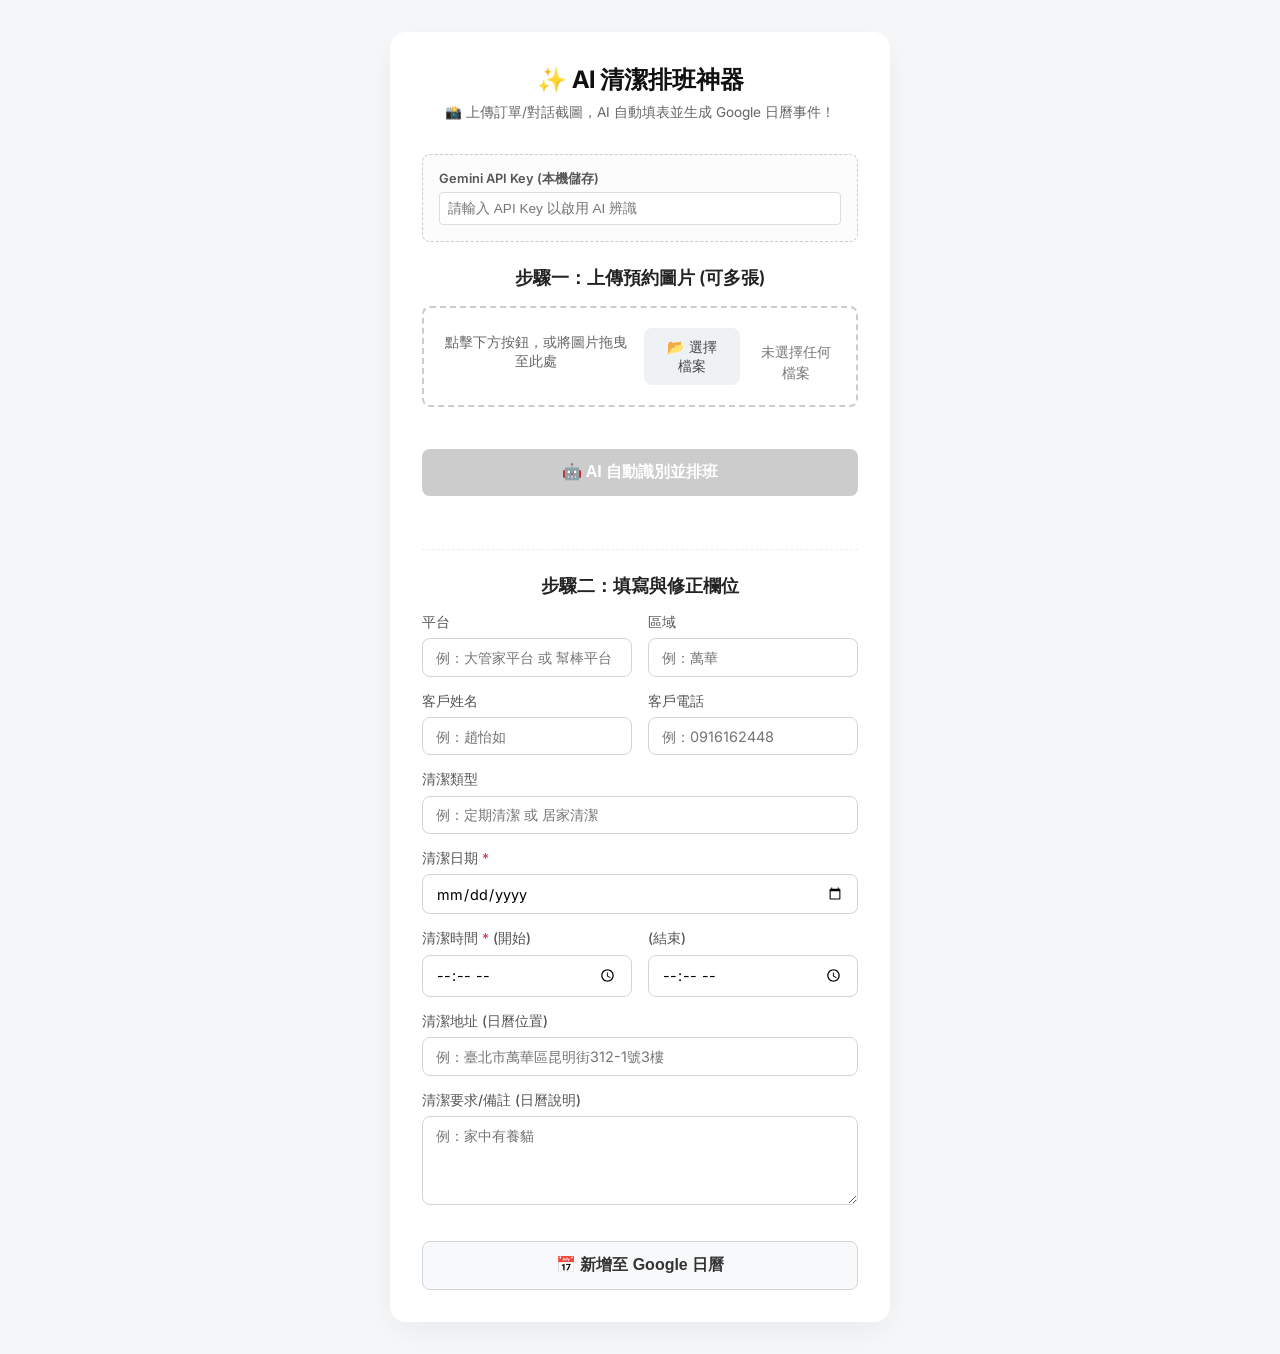
==== ai-scheduler/index.html @ 01f2a6c4 "Update AI Clean Scheduler: Add index.html, full ai-scheduler files, and updated note income logic" ====
<!DOCTYPE html>
<html lang="zh-TW">
<head>
  <meta charset="UTF-8">
  <meta name="viewport" content="width=device-width, initial-scale=1.0">
  <title>✨ AI 清潔排班神器</title>
  <link rel="stylesheet" href="style.css">
  <link href="https://fonts.googleapis.com/css2?family=Inter:wght@400;500;600;700&display=swap" rel="stylesheet">
</head>
<body>
  <div class="container">
    <header>
      <h1>✨ AI 清潔排班神器</h1>
      <p class="subtitle">📸 上傳訂單/對話截圖，AI 自動填表並生成 Google 日曆事件！</p>
    </header>

    <div class="api-key-section">
      <label for="apiKey">Gemini API Key (本機儲存)</label>
      <input type="password" id="apiKey" placeholder="請輸入 API Key 以啟用 AI 辨識" />
    </div>

    <section class="step-section">
      <h2>步驟一：上傳預約圖片 (可多張)</h2>
      <div class="upload-area" id="dropZone" style="border: 2px dashed #ccc; padding: 20px; border-radius: 8px; text-align: center; transition: all 0.3s; width: 100%; box-sizing: border-box;">
        <p style="margin-bottom: 10px; color: #666; font-size: 0.9rem;">點擊下方按鈕，或將圖片拖曳至此處</p>
        <input type="file" id="fileInput" multiple accept="image/*">
        <label for="fileInput" class="custom-file-upload">
          📂 選擇檔案
        </label>
        <div style="margin-top: 10px;">
          <span id="fileCount">未選擇任何檔案</span>
        </div>
      </div>
      <div id="imagePreview" class="image-preview" style="margin-top: 15px;"></div>
      
      <button id="aiButton" class="btn-primary" disabled style="margin-top: 10px;">
        🤖 AI 自動識別並排班
      </button>
      <p id="statusMessage" class="status-message"></p>
    </section>

    <section class="step-section form-section">
      <h2>步驟二：填寫與修正欄位</h2>
      
      <div class="form-grid">
        <div class="form-group">
          <label for="platform">平台</label>
          <input type="text" id="platform" placeholder="例：大管家平台 或 幫棒平台">
        </div>
        <div class="form-group">
          <label for="region">區域</label>
          <input type="text" id="region" placeholder="例：萬華">
        </div>
      </div>

      <div class="form-grid">
        <div class="form-group">
          <label for="customerName">客戶姓名</label>
          <input type="text" id="customerName" placeholder="例：趙怡如">
        </div>
        <div class="form-group">
          <label for="customerPhone">客戶電話</label>
          <input type="tel" id="customerPhone" placeholder="例：0916162448">
        </div>
      </div>

      <div class="form-group">
        <label for="serviceType">清潔類型</label>
        <input type="text" id="serviceType" placeholder="例：定期清潔 或 居家清潔">
      </div>

      <div class="form-group">
        <label for="cleaningDate">清潔日期 <span class="required">*</span></label>
        <input type="date" id="cleaningDate">
      </div>

      <div class="form-grid">
        <div class="form-group">
          <label for="startTime">清潔時間 <span class="required">*</span> (開始)</label>
          <input type="time" id="startTime">
        </div>
        <div class="form-group">
          <label for="endTime">(結束)</label>
          <input type="time" id="endTime">
        </div>
      </div>

      <div class="form-group">
        <label for="cleaningAddress">清潔地址 (日曆位置)</label>
        <input type="text" id="cleaningAddress" placeholder="例：臺北市萬華區昆明街312-1號3樓">
      </div>

      <div class="form-group">
        <label for="notes">清潔要求/備註 (日曆說明)</label>
        <textarea id="notes" rows="4" placeholder="例：家中有養貓"></textarea>
      </div>

    </section>

    <button id="calendarButton" class="btn-secondary">
      📅 新增至 Google 日曆
    </button>
  </div>

  <script>
    let GoogleGenerativeAI;

    const apiKeyInput = document.getElementById('apiKey');
    const fileInput = document.getElementById('fileInput');
    const fileCount = document.getElementById('fileCount');
    const imagePreview = document.getElementById('imagePreview');
    const aiButton = document.getElementById('aiButton');
    const statusMessage = document.getElementById('statusMessage');
    const calendarButton = document.getElementById('calendarButton');

    // Load API key from local storage
    const savedApiKey = localStorage.getItem('geminiApiKey');
    if (savedApiKey) {
      apiKeyInput.value = savedApiKey;
    }

    apiKeyInput.addEventListener('change', (e) => {
      localStorage.setItem('geminiApiKey', e.target.value);
    });

    let uploadedFiles = [];

    const handleFiles = (files) => {
      uploadedFiles = Array.from(files).filter(file => {
        return file.type.startsWith('image/') || 
               file.name.match(/\.(jpg|jpeg|png|gif|webp|heic|heif)$/i) ||
               file.type === '';
      });
      if (uploadedFiles.length > 0) {
        fileCount.textContent = `已選擇 ${uploadedFiles.length} 個檔案`;
        aiButton.disabled = false;
        renderPreviews(uploadedFiles);
        statusMessage.textContent = '準備就緒，您可以點擊下方按鈕開始 AI 識別！';
        statusMessage.className = 'status-message loading';
        
        // Auto-trigger AI if API key is present
        if (apiKeyInput.value.trim()) {
           statusMessage.textContent = '偵測到圖片與 API Key，自動開始 AI 識別...';
           aiButton.click();
        }
      } else {
        fileCount.textContent = '未選擇任何檔案，或檔案格式不支援';
        aiButton.disabled = true;
        imagePreview.innerHTML = '';
      }
    };

    fileInput.addEventListener('change', (e) => {
      handleFiles(e.target.files);
    });

    // Drag and Drop support
    const dropZone = document.getElementById('dropZone');
    
    dropZone.addEventListener('dragover', (e) => {
      e.preventDefault();
      dropZone.style.borderColor = '#28a745';
      dropZone.style.backgroundColor = '#f4fbf5';
    });

    dropZone.addEventListener('dragleave', (e) => {
      e.preventDefault();
      dropZone.style.borderColor = '#ccc';
      dropZone.style.backgroundColor = 'transparent';
    });

    dropZone.addEventListener('drop', (e) => {
      e.preventDefault();
      dropZone.style.borderColor = '#ccc';
      dropZone.style.backgroundColor = 'transparent';
      handleFiles(e.dataTransfer.files);
    });

    function renderPreviews(files) {
      imagePreview.innerHTML = '';
      files.forEach(file => {
        const reader = new FileReader();
        reader.onload = (e) => {
          const img = document.createElement('img');
          img.src = e.target.result;
          imagePreview.appendChild(img);
        };
        reader.readAsDataURL(file);
      });
    }

    async function fileToGenerativePart(file) {
      return new Promise((resolve) => {
        const reader = new FileReader();
        reader.onloadend = () => {
          const base64Data = reader.result.split(',')[1];
          
          let mimeType = file.type;
          if (!mimeType) {
            const ext = file.name.split('.').pop().toLowerCase();
            if (ext === 'heic') mimeType = 'image/heic';
            else if (ext === 'heif') mimeType = 'image/heif';
            else if (ext === 'png') mimeType = 'image/png';
            else if (ext === 'webp') mimeType = 'image/webp';
            else mimeType = 'image/jpeg';
          }

          resolve({
            inlineData: {
              data: base64Data,
              mimeType: mimeType
            }
          });
        };
        reader.readAsDataURL(file);
      });
    }

    function simplifyServiceType(serviceType) {
      if (!serviceType) return '居家清潔';
      let s = serviceType.trim();

      if (s.includes('幫棒居家-居家清掃') || s.includes('居家清掃')) {
        s = s.replace(/幫棒居家-居家清掃/g, '居家清潔').replace(/居家清掃/g, '居家清潔');
      }
      if (s.includes('幫棒居家-小套房清潔')) {
        s = s.replace(/幫棒居家-小套房清潔/g, '小套房清潔');
      }
      if (s.includes('辦公室清潔-辦公室清潔')) {
        s = s.replace(/辦公室清潔-辦公室清潔/g, '辦公室清潔');
      }

      s = s.replace(/幫棒/g, '').trim();

      if (s.includes('-')) {
        const parts = s.split('-').map(p => p.trim()).filter(Boolean);
        if (parts.length === 2 && parts[0] === parts[1]) {
          s = parts[0];
        } else if (parts.length >= 2 && parts[0] === '居家' && parts[1] === '居家清潔') {
          s = '居家清潔';
        }
      }

      s = s.replace(/^[-_\s]+/, '').trim();
      return s || '居家清潔';
    }

    aiButton.addEventListener('click', async () => {
      const apiKey = apiKeyInput.value.trim();
      if (!apiKey) {
        alert('請先輸入 Gemini API Key');
        return;
      }

      try {
        aiButton.disabled = true;
        aiButton.textContent = '🔄 AI 識別中...';
        statusMessage.textContent = '正在分析圖片，請稍候...';
        statusMessage.className = 'status-message loading';

        if (!GoogleGenerativeAI) {
          const importWithTimeout = (url, timeoutMs = 4000) => {
            return Promise.race([
              import(url),
              new Promise((_, reject) => setTimeout(() => reject(new Error("Timeout")), timeoutMs))
            ]);
          };

          try {
            const module = await importWithTimeout("https://esm.run/@google/generative-ai");
            GoogleGenerativeAI = module.GoogleGenerativeAI;
          } catch (importErr) {
            console.warn("esm.run failed, trying jsdelivr npm cdn...", importErr);
            try {
              const module = await importWithTimeout("https://cdn.jsdelivr.net/npm/@google/generative-ai/+esm");
              GoogleGenerativeAI = module.GoogleGenerativeAI;
            } catch (importErr2) {
              console.warn("jsdelivr npm failed, trying esm.sh...", importErr2);
              try {
                const module = await importWithTimeout("https://esm.sh/@google/generative-ai");
                GoogleGenerativeAI = module.GoogleGenerativeAI;
              } catch (importErr3) {
                console.error("All CDNs failed to load generative-ai", importErr3);
              }
            }
          }
        }
        
        if (!GoogleGenerativeAI) {
           throw new Error("無法加載 AI 模型模組，請檢查您的網路連線或稍後再試。");
        }

        const genAI = new GoogleGenerativeAI(apiKey);
        
        // Dynamically fetch available models to prevent 404 errors
        let targetModelName = "gemini-3.1-flash-lite"; // default fallback
        try {
          statusMessage.textContent = '正在獲取可用的 AI 模型列表...';
          const controller = new AbortController();
          const timeoutId = setTimeout(() => controller.abort(), 3000);
          
          const modelsRes = await fetch(`https://generativelanguage.googleapis.com/v1beta/models?key=${apiKey}`, {
            signal: controller.signal
          });
          clearTimeout(timeoutId);

          if (modelsRes.ok) {
            const modelsData = await modelsRes.json();
            // Find a model that supports generateContent and contains 'flash' or 'vision' or 'pro'
            // We prioritize the most cost-effective and newer models requested by the user.
            const validModels = modelsData.models.filter(m => m.supportedGenerationMethods && m.supportedGenerationMethods.includes("generateContent"));
            
            const preferred = validModels.find(m => m.name.endsWith("gemini-3.1-flash-lite")) ||
                              validModels.find(m => m.name.endsWith("gemini-3-flash")) || 
                              validModels.find(m => m.name.endsWith("gemini-3.0-flash")) ||
                              validModels.find(m => m.name.endsWith("gemini-1.5-flash"));
            
            if (preferred) {
              targetModelName = preferred.name.replace('models/', '');
              console.log("Dynamically selected model:", targetModelName);
            } else {
               // Fallback if the exact preview names aren't found in the list
               targetModelName = "gemini-3.1-flash-lite"; 
            }
          }
        } catch (e) {
          console.warn("Failed to fetch model list or timed out, using fallback", e);
        }

        statusMessage.textContent = `正在使用 ${targetModelName} 分析圖片，請稍候...`;
        const model = genAI.getGenerativeModel({ model: targetModelName }); 

        const imageParts = await Promise.all(uploadedFiles.map(fileToGenerativePart));

        const prompt = `
          這是一張或多張清潔預約的訂單或對話截圖。請幫我萃取以下資訊，並嚴格使用 JSON 格式輸出，不要有任何 Markdown 前綴。
          若找不到對應資訊則保留空白字串或預設格式。
          {
            "platform": "平台名稱 (嚴格判斷規則：1. 若圖片上方中間出現『工單明細』，請務必填入『大管家平台』；2. 若圖片中出現『幫棒』或『bounbang』字樣，請填入『幫棒平台』；3. 若皆無標示，請填入『平台』或其它識別到的平台名稱。請注意：填入的名稱不要包含中括號『【』或『】』)",
            "region": "區域 (例如：萬華、中山、信義)",
            "customerName": "客戶姓名 (例如：趙怡如、陳先生、王儷縉)",
            "serviceType": "清潔類型 (請從圖片文字中萃取並進行簡化與去重：若為『幫棒居家-居家清掃』請簡化為『居家清潔』；若為『幫棒居家-小套房清潔』請簡化為『小套房清潔』；若為『辦公室清潔-辦公室清潔』請簡化為『辦公室清潔』。若圖片中完全未標示任何清潔類型，請預設填入『居家清潔』。注意：務必將『幫棒』二字與重覆詞彙去除)",
            "cleaningDate": "清潔日期 (轉換為 YYYY-MM-DD 格式)",
            "startTime": "開始時間 (轉換為 24小時制 HH:mm 格式，例如：08:00)",
            "endTime": "結束時間 (轉換為 24小時制 HH:mm 格式，例如：12:00)",
            "customerPhone": "客戶電話",
            "cleaningAddress": "清潔地址",
            "totalAmount": "每單總收入/金額 (特別說明：僅當圖片中出現『幫棒』或『bounbang』字樣時擷取金額，例如：1199元；若為大管家平台/工單明細請留空白『』)",
            "notes": "備註或要求（嚴格金額規定：只要圖片上方中間出現『工單明細』或為『大管家平台』，無論圖片中是否有顯示『原價』、『特價』或任何金額數字，絕對『不要擷取』金額，備註中『絕對不可出現任何金額與總收入』！只有『幫棒平台』(有幫棒/bounbang字樣)的圖片才要在備註最前面標明『總收入：XXXX元』。接著請將「完整地址」擷取並放在備註中，然後完整擷取並保留『客服留言』與『客人端留言』的所有細節。請注意：不要擷取「服務前一天，務必電聯或簡訊提醒客戶」及「若臨時無法服務，請盡速告知客服」這兩段文字）"
          }
        `;

        const result = await model.generateContent([prompt, ...imageParts]);
        const response = await result.response;
        let text = response.text();
        
        // Clean JSON text
        text = text.replace(/\`\`\`json/g, '').replace(/\`\`\`/g, '').trim();
        const data = JSON.parse(text);

        // Fill Form
        let pName = data.platform ? data.platform.replace(/[【】]/g, '').trim() : '平台';
        if (text.includes('工單明細')) {
          pName = '大管家平台';
        } else if (text.includes('幫棒') || (data.serviceType && data.serviceType.includes('幫棒'))) {
          pName = '幫棒平台';
        }
        document.getElementById('platform').value = pName;

        if(data.region) document.getElementById('region').value = data.region;
        if(data.customerName) document.getElementById('customerName').value = data.customerName;
        document.getElementById('serviceType').value = simplifyServiceType(data.serviceType);

        if(data.cleaningDate) document.getElementById('cleaningDate').value = data.cleaningDate;
        if(data.startTime) document.getElementById('startTime').value = data.startTime;
        if(data.endTime) document.getElementById('endTime').value = data.endTime;
        if(data.customerPhone) document.getElementById('customerPhone').value = data.customerPhone;
        if(data.cleaningAddress) document.getElementById('cleaningAddress').value = data.cleaningAddress;

        // Handle Total Amount for 幫棒
        let amt = data.totalAmount || '';
        if (pName === '幫棒平台' || text.includes('幫棒') || text.toLowerCase().includes('bounbang')) {
          if (!amt && data.notes) {
            const match = data.notes.match(/總收入[:：]?\s*([\$\d,]+元?)/);
            if (match) amt = match[1];
          }
          if (amt && !amt.includes('元') && /^\d+$/.test(amt.trim())) {
            amt += '元';
          }
        }

        let notesVal = data.notes || '';
        if (pName === '大管家平台' || text.includes('工單明細')) {
          notesVal = notesVal
            .replace(/總收入[:：]?\s*[\$\d,]+元?/g, '')
            .replace(/原價[:：]?\s*[\$\d,]+元?/g, '')
            .replace(/特價[:：]?\s*[\$\d,]+元?/g, '')
            .replace(/D\s*:\s*\d+小時.*?(元|$)/g, '')
            .replace(/[\$\d,]+元/g, '')
            .trim();
        } else if (pName === '幫棒平台' || text.includes('幫棒') || text.toLowerCase().includes('bounbang')) {
          if (amt) {
            notesVal = notesVal.replace(/總收入[:：]?\s*[\$\d,]+元?\n?/g, '').trim();
            notesVal = `總收入：${amt}\n${notesVal}`.trim();
          }
        }
        document.getElementById('notes').value = notesVal;

        statusMessage.textContent = '✅ AI 識別成功，已自動填表！';
        statusMessage.className = 'status-message success';

      } catch (error) {
        console.error('Error:', error);
        statusMessage.textContent = '❌ 識別失敗：' + error.message;
        statusMessage.className = 'status-message error';
      } finally {
        aiButton.disabled = false;
        aiButton.textContent = '🤖 AI 自動識別並排班';
      }
    });

    calendarButton.addEventListener('click', () => {
      let platform = (document.getElementById('platform').value || '平台').replace(/[【】]/g, '').trim();
      const region = document.getElementById('region').value || '';
      let serviceType = simplifyServiceType(document.getElementById('serviceType').value || '居家清潔');
      const customerName = document.getElementById('customerName').value || '';
      const customerPhone = document.getElementById('customerPhone').value || '';
      
      const title = `【${platform}】${region} | ${serviceType} | ${customerName} | ${customerPhone}`;
      
      const date = document.getElementById('cleaningDate').value.replace(/-/g, ''); // YYYYMMDD
      const startT = document.getElementById('startTime').value.replace(':', '') + '00'; // HHMMSS
      const endT = document.getElementById('endTime').value.replace(':', '') + '00'; // HHMMSS

      if (!date || !document.getElementById('startTime').value || !document.getElementById('endTime').value) {
        alert('請確保「清潔日期」、「開始時間」與「結束時間」已填寫！');
        return;
      }

      // Convert to UTC by subtracting 8 hours (assuming Taiwan GMT+8 for simplicity, or just let Google figure out local if we use generic string format, 
      // but Google Calendar template expects either UTC (Z) or localized string. 
      // Actually, YYYYMMDDTHHMMSS in Google Cal URL without Z treats it as user's current timezone.
      const dates = `${date}T${startT}/${date}T${endT}`;
      const location = document.getElementById('cleaningAddress').value;
      const details = `電話：${customerPhone}%0A備註：${document.getElementById('notes').value}`;

      const url = `https://calendar.google.com/calendar/render?action=TEMPLATE&text=${encodeURIComponent(title)}&dates=${dates}&details=${details}&location=${encodeURIComponent(location)}`;
      
      window.open(url, '_blank');
    });

  </script>
</body>
</html>
---- ai-scheduler/style.css ----
* {
  box-sizing: border-box;
  margin: 0;
  padding: 0;
}

body {
  font-family: 'Inter', -apple-system, BlinkMacSystemFont, "Segoe UI", Roboto, sans-serif;
  background-color: #f5f7f9;
  color: #333;
  display: flex;
  justify-content: center;
  align-items: flex-start;
  min-height: 100vh;
  padding: 2rem 1rem;
}

.container {
  background: white;
  width: 100%;
  max-width: 500px;
  border-radius: 16px;
  box-shadow: 0 10px 30px rgba(0, 0, 0, 0.05);
  padding: 2rem;
}

header {
  text-align: center;
  margin-bottom: 2rem;
}

h1 {
  font-size: 1.5rem;
  font-weight: 700;
  color: #111;
  margin-bottom: 0.5rem;
}

.subtitle {
  font-size: 0.85rem;
  color: #666;
}

.api-key-section {
  background: #fcfcfc;
  border: 1px dashed #ccc;
  padding: 1rem;
  border-radius: 8px;
  margin-bottom: 1.5rem;
}

.api-key-section label {
  display: block;
  font-size: 0.8rem;
  color: #555;
  margin-bottom: 0.25rem;
  font-weight: 600;
}

.api-key-section input {
  width: 100%;
  padding: 0.5rem;
  border: 1px solid #ddd;
  border-radius: 4px;
  font-size: 0.85rem;
  outline: none;
  transition: border-color 0.2s;
}

.api-key-section input:focus {
  border-color: #28a745;
}

.step-section {
  border-top: 1px dashed #eee;
  padding-top: 1.5rem;
  margin-top: 1.5rem;
}

.step-section:first-of-type {
  border-top: none;
  padding-top: 0;
  margin-top: 0;
}

h2 {
  font-size: 1.1rem;
  font-weight: 600;
  margin-bottom: 1rem;
  text-align: center;
  color: #222;
}

.upload-area {
  display: flex;
  align-items: center;
  gap: 1rem;
  margin-bottom: 1rem;
}

input[type="file"] {
  position: absolute;
  width: 1px;
  height: 1px;
  padding: 0;
  margin: -1px;
  overflow: hidden;
  clip: rect(0, 0, 0, 0);
  white-space: nowrap;
  border-width: 0;
}

.custom-file-upload {
  display: inline-block;
  padding: 0.6rem 1rem;
  cursor: pointer;
  background-color: #eef2f5;
  border-radius: 8px;
  font-size: 0.9rem;
  font-weight: 500;
  color: #444;
  transition: background-color 0.2s;
}

.custom-file-upload:hover {
  background-color: #e2e8ec;
}

#fileCount {
  font-size: 0.9rem;
  color: #777;
}

.image-preview {
  display: flex;
  flex-wrap: wrap;
  gap: 10px;
  margin-bottom: 1rem;
}

.image-preview img {
  width: 80px;
  height: 80px;
  object-fit: cover;
  border-radius: 8px;
  border: 1px solid #ddd;
}

.btn-primary {
  width: 100%;
  padding: 0.8rem;
  background: linear-gradient(135deg, #28a745, #20c997);
  color: white;
  border: none;
  border-radius: 8px;
  font-size: 1rem;
  font-weight: 600;
  cursor: pointer;
  box-shadow: 0 4px 15px rgba(40, 167, 69, 0.3);
  transition: transform 0.1s, box-shadow 0.2s, background 0.2s;
}

.btn-primary:not(:disabled):hover {
  box-shadow: 0 6px 20px rgba(40, 167, 69, 0.4);
  transform: translateY(-1px);
}

.btn-primary:active {
  transform: translateY(1px);
}

.btn-primary:disabled {
  background: #ccc;
  cursor: not-allowed;
  box-shadow: none;
}

.status-message {
  text-align: center;
  margin-top: 0.75rem;
  font-size: 0.9rem;
  min-height: 1.2em;
}

.status-message.success {
  color: #28a745;
  font-weight: 500;
}

.status-message.error {
  color: #dc3545;
}

.status-message.loading {
  color: #007bff;
}

.form-grid {
  display: grid;
  grid-template-columns: 1fr 1fr;
  gap: 1rem;
}

.form-group {
  margin-bottom: 1rem;
}

.form-group label {
  display: block;
  font-size: 0.85rem;
  font-weight: 500;
  color: #555;
  margin-bottom: 0.4rem;
}

.required {
  color: #dc3545;
}

input[type="text"],
input[type="date"],
input[type="time"],
input[type="tel"],
textarea {
  width: 100%;
  padding: 0.6rem 0.8rem;
  border: 1px solid #d1d5db;
  border-radius: 8px;
  font-size: 0.9rem;
  transition: border-color 0.2s, box-shadow 0.2s;
  font-family: inherit;
  outline: none;
}

input:focus,
textarea:focus {
  border-color: #007bff;
  box-shadow: 0 0 0 3px rgba(0, 123, 255, 0.1);
}

textarea {
  resize: vertical;
}

.btn-secondary {
  width: 100%;
  padding: 0.8rem;
  background-color: #f8f9fa;
  color: #333;
  border: 1px solid #d1d5db;
  border-radius: 8px;
  font-size: 1rem;
  font-weight: 600;
  cursor: pointer;
  transition: background-color 0.2s;
  margin-top: 1rem;
}

.btn-secondary:hover {
  background-color: #e2e6ea;
}

.google-login-section {
  border-top: 1px solid #eee;
  margin-top: 1.5rem;
  padding-top: 1.5rem;
  text-align: center;
}

.btn-outline {
  display: inline-block;
  width: 100%;
  padding: 0.8rem;
  background-color: transparent;
  color: #555;
  border: 1px solid #ccc;
  border-radius: 8px;
  font-size: 0.95rem;
  font-weight: 500;
  cursor: pointer;
  text-decoration: none;
  transition: all 0.2s;
}

.btn-outline:hover {
  background-color: #f8f9fa;
  border-color: #aaa;
  color: #333;
}
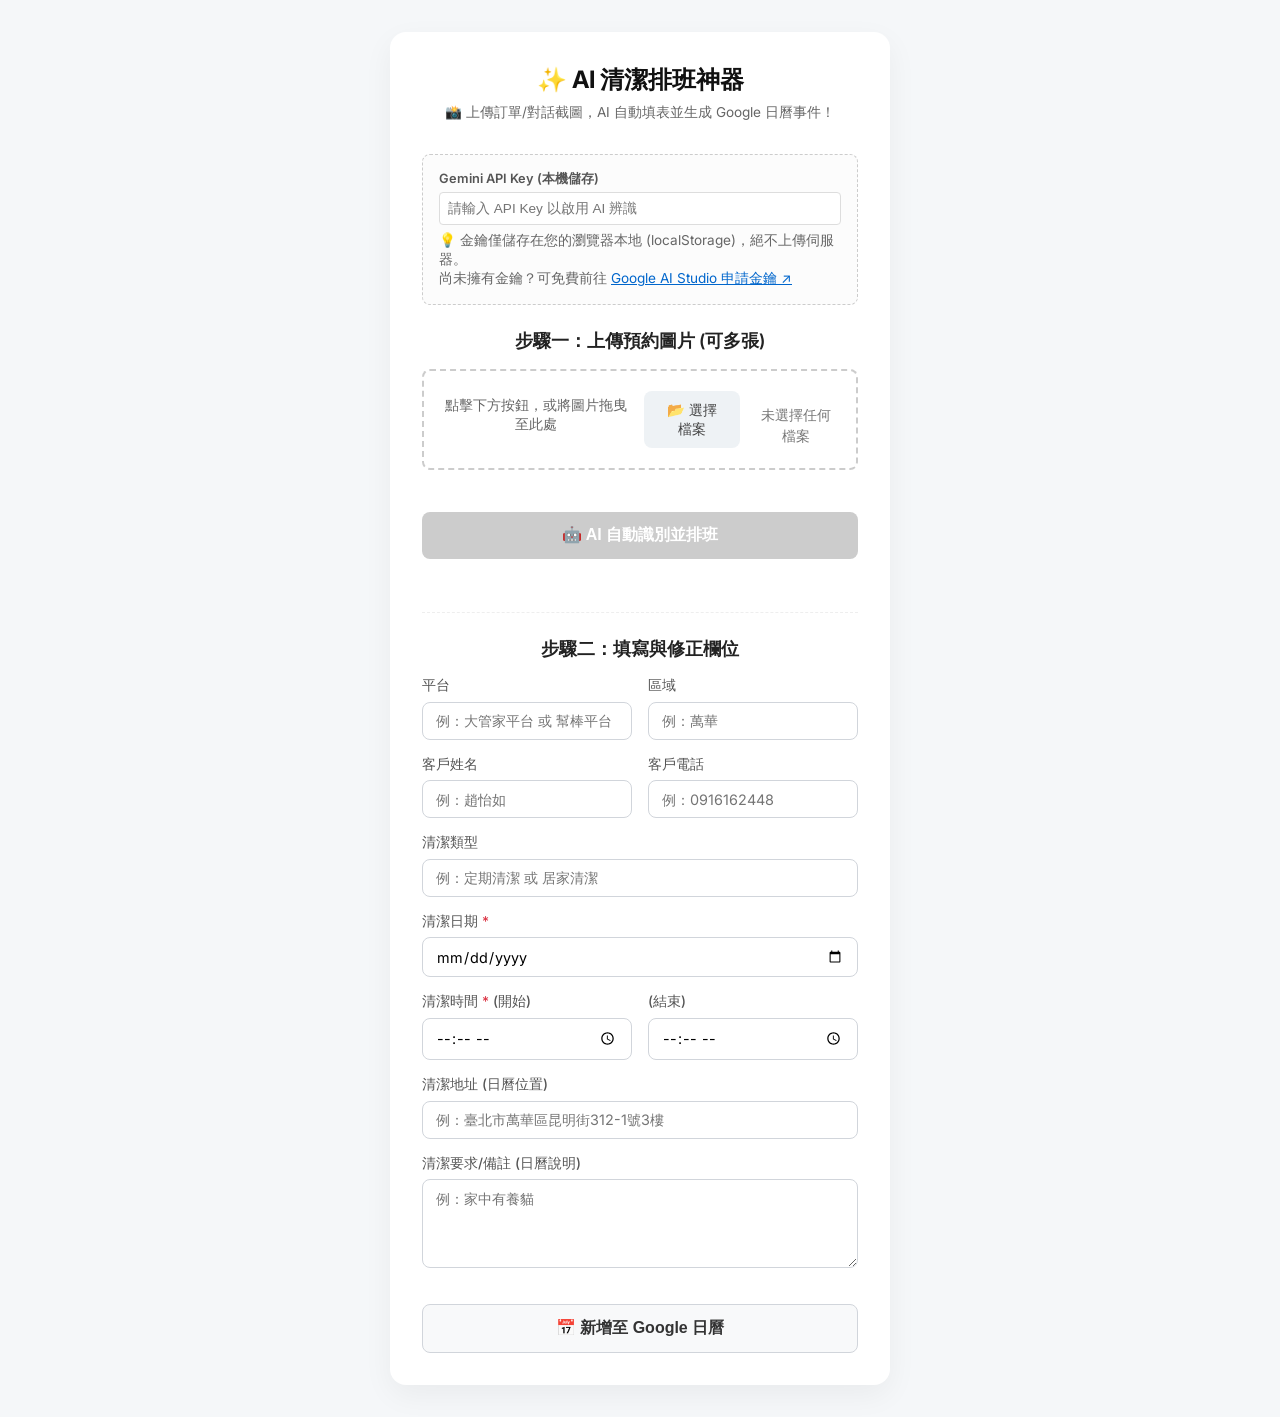
==== commit 579cf2f8: "Update API Key persistence logic and add onboarding guidance to Google AI Studio" ====
--- a/ai-scheduler/index.html
+++ b/ai-scheduler/index.html
@@ -17,6 +17,10 @@
     <div class="api-key-section">
       <label for="apiKey">Gemini API Key (本機儲存)</label>
       <input type="password" id="apiKey" placeholder="請輸入 API Key 以啟用 AI 辨識" />
+      <p style="margin-top: 6px; font-size: 0.85rem; color: #666; line-height: 1.4;">
+        💡 金鑰僅儲存在您的瀏覽器本地 (localStorage)，絕不上傳伺服器。<br>
+        尚未擁有金鑰？可免費前往 <a href="https://aistudio.google.com/app/apikey" target="_blank" rel="noopener noreferrer" style="color: #0066cc; text-decoration: underline;">Google AI Studio 申請金鑰 ↗</a>
+      </p>
     </div>
 
     <section class="step-section">
@@ -119,9 +123,16 @@
       apiKeyInput.value = savedApiKey;
     }
 
-    apiKeyInput.addEventListener('change', (e) => {
-      localStorage.setItem('geminiApiKey', e.target.value);
-    });
+    const saveApiKey = () => {
+      const val = apiKeyInput.value.trim();
+      if (val) {
+        localStorage.setItem('geminiApiKey', val);
+      } else {
+        localStorage.removeItem('geminiApiKey');
+      }
+    };
+    apiKeyInput.addEventListener('input', saveApiKey);
+    apiKeyInput.addEventListener('change', saveApiKey);
 
     let uploadedFiles = [];
 
@@ -248,9 +259,23 @@
     aiButton.addEventListener('click', async () => {
       const apiKey = apiKeyInput.value.trim();
       if (!apiKey) {
-        alert('請先輸入 Gemini API Key');
+        statusMessage.textContent = '⚠️ 請先輸入 Gemini API Key 才能開始辨識！';
+        statusMessage.className = 'status-message error';
+        apiKeyInput.focus();
+        const goToAiStudio = confirm(
+          '【尚未設定 Gemini API Key】\n\n' +
+          '本工具為純前端運作，為保障您的資料與金鑰安全，所有辨識皆需使用您個人的 API Key。\n' +
+          '金鑰僅會儲存在您的瀏覽器本機 (localStorage)，絕不上傳伺服器。\n\n' +
+          '請問是否立即前往 Google AI Studio 免費申請 API Key？\n（申請後複製貼入上方金鑰欄位即可使用）'
+        );
+        if (goToAiStudio) {
+          window.open('https://aistudio.google.com/app/apikey', '_blank');
+        }
         return;
       }
+
+      // 確保金鑰已儲存至瀏覽器本地
+      localStorage.setItem('geminiApiKey', apiKey);
 
       try {
         aiButton.disabled = true;
@@ -340,9 +365,9 @@
             "region": "區域 (例如：萬華、中山、信義)",
             "customerName": "客戶姓名 (例如：趙怡如、陳先生、王儷縉)",
             "serviceType": "清潔類型 (請從圖片文字中萃取並進行簡化與去重：若為『幫棒居家-居家清掃』請簡化為『居家清潔』；若為『幫棒居家-小套房清潔』請簡化為『小套房清潔』；若為『辦公室清潔-辦公室清潔』請簡化為『辦公室清潔』。若圖片中完全未標示任何清潔類型，請預設填入『居家清潔』。注意：務必將『幫棒』二字與重覆詞彙去除)",
-            "cleaningDate": "清潔日期 (轉換為 YYYY-MM-DD 格式)",
-            "startTime": "開始時間 (轉換為 24小時制 HH:mm 格式，例如：08:00)",
-            "endTime": "結束時間 (轉換為 24小時制 HH:mm 格式，例如：12:00)",
+            "cleaningDate": "清潔日期 (請轉換為 YYYY-MM-DD 格式，例如：2026-11-09)",
+            "startTime": "開始時間 (請務必轉換為 24 小時制 HH:mm 格式。若原圖為下午、PM 或 1:00，請轉為 13:00，例如：08:00、13:00)",
+            "endTime": "結束時間 (請務必轉換為 24 小時制 HH:mm 格式。若原圖為下午、PM 或 5:00，請轉為 17:00，例如：12:00、17:00)",
             "customerPhone": "客戶電話",
             "cleaningAddress": "清潔地址",
             "totalAmount": "每單總收入/金額 (特別說明：僅當圖片中出現『幫棒』或『bounbang』字樣時擷取金額，例如：1199元；若為大管家平台/工單明細請留空白『』)",
@@ -371,9 +396,30 @@
         if(data.customerName) document.getElementById('customerName').value = data.customerName;
         document.getElementById('serviceType').value = simplifyServiceType(data.serviceType);
 
-        if(data.cleaningDate) document.getElementById('cleaningDate').value = data.cleaningDate;
-        if(data.startTime) document.getElementById('startTime').value = data.startTime;
-        if(data.endTime) document.getElementById('endTime').value = data.endTime;
+        if(data.cleaningDate) {
+          const dMatch = data.cleaningDate.match(/(\d{4})[-/.\s年]?(\d{1,2})[-/.\s月]?(\d{1,2})/);
+          if (dMatch) {
+            document.getElementById('cleaningDate').value = `${dMatch[1]}-${dMatch[2].padStart(2, '0')}-${dMatch[3].padStart(2, '0')}`;
+          } else {
+            document.getElementById('cleaningDate').value = data.cleaningDate;
+          }
+        }
+        if(data.startTime) {
+          const tMatch = data.startTime.match(/(\d{1,2}):(\d{2})/);
+          if (tMatch) {
+            document.getElementById('startTime').value = `${tMatch[1].padStart(2, '0')}:${tMatch[2]}`;
+          } else {
+            document.getElementById('startTime').value = data.startTime;
+          }
+        }
+        if(data.endTime) {
+          const tMatch = data.endTime.match(/(\d{1,2}):(\d{2})/);
+          if (tMatch) {
+            document.getElementById('endTime').value = `${tMatch[1].padStart(2, '0')}:${tMatch[2]}`;
+          } else {
+            document.getElementById('endTime').value = data.endTime;
+          }
+        }
         if(data.customerPhone) document.getElementById('customerPhone').value = data.customerPhone;
         if(data.cleaningAddress) document.getElementById('cleaningAddress').value = data.cleaningAddress;
 
@@ -419,6 +465,30 @@
       }
     });
 
+    function parseDateString(rawDate) {
+      if (!rawDate) return '';
+      const match = rawDate.match(/(\d{4})[-/.\s年]?(\d{1,2})[-/.\s月]?(\d{1,2})/);
+      if (match) {
+        const y = match[1];
+        const m = match[2].padStart(2, '0');
+        const d = match[3].padStart(2, '0');
+        return `${y}${m}${d}`;
+      }
+      return rawDate.replace(/\D/g, '');
+    }
+
+    function parseTimeString(rawTime) {
+      if (!rawTime) return '';
+      const match = rawTime.match(/(\d{1,2}):(\d{2})(?::(\d{2}))?/);
+      if (match) {
+        const hh = match[1].padStart(2, '0');
+        const mm = match[2];
+        const ss = match[3] ? match[3].padStart(2, '0') : '00';
+        return `${hh}${mm}${ss}`;
+      }
+      return '';
+    }
+
     calendarButton.addEventListener('click', () => {
       let platform = (document.getElementById('platform').value || '平台').replace(/[【】]/g, '').trim();
       const region = document.getElementById('region').value || '';
@@ -428,23 +498,47 @@
       
       const title = `【${platform}】${region} | ${serviceType} | ${customerName} | ${customerPhone}`;
       
-      const date = document.getElementById('cleaningDate').value.replace(/-/g, ''); // YYYYMMDD
-      const startT = document.getElementById('startTime').value.replace(':', '') + '00'; // HHMMSS
-      const endT = document.getElementById('endTime').value.replace(':', '') + '00'; // HHMMSS
-
-      if (!date || !document.getElementById('startTime').value || !document.getElementById('endTime').value) {
+      const rawDate = document.getElementById('cleaningDate').value;
+      const rawStart = document.getElementById('startTime').value;
+      const rawEnd = document.getElementById('endTime').value;
+
+      if (!rawDate || !rawStart || !rawEnd) {
         alert('請確保「清潔日期」、「開始時間」與「結束時間」已填寫！');
         return;
       }
 
-      // Convert to UTC by subtracting 8 hours (assuming Taiwan GMT+8 for simplicity, or just let Google figure out local if we use generic string format, 
-      // but Google Calendar template expects either UTC (Z) or localized string. 
-      // Actually, YYYYMMDDTHHMMSS in Google Cal URL without Z treats it as user's current timezone.
-      const dates = `${date}T${startT}/${date}T${endT}`;
-      const location = document.getElementById('cleaningAddress').value;
-      const details = `電話：${customerPhone}%0A備註：${document.getElementById('notes').value}`;
-
-      const url = `https://calendar.google.com/calendar/render?action=TEMPLATE&text=${encodeURIComponent(title)}&dates=${dates}&details=${details}&location=${encodeURIComponent(location)}`;
+      const startDate = parseDateString(rawDate);
+      const startTime = parseTimeString(rawStart);
+      const endTime = parseTimeString(rawEnd);
+
+      if (startDate.length !== 8 || startTime.length !== 6 || endTime.length !== 6) {
+        alert('日期或時間格式有誤，請確認格式（例如：2026/11/09 的 13:00 至 17:00）');
+        return;
+      }
+
+      let endDate = startDate;
+      if (parseInt(startTime, 10) > parseInt(endTime, 10)) {
+        const y = parseInt(startDate.substring(0, 4), 10);
+        const m = parseInt(startDate.substring(4, 6), 10) - 1;
+        const d = parseInt(startDate.substring(6, 8), 10);
+        const nextDay = new Date(y, m, d + 1);
+        const nextY = nextDay.getFullYear();
+        const nextM = String(nextDay.getMonth() + 1).padStart(2, '0');
+        const nextD = String(nextDay.getDate()).padStart(2, '0');
+        endDate = `${nextY}${nextM}${nextD}`;
+      }
+
+      const dates = `${startDate}T${startTime}/${endDate}T${endTime}`;
+      const location = document.getElementById('cleaningAddress').value || '';
+      const notes = document.getElementById('notes').value || '';
+      const details = customerPhone ? `電話：${customerPhone}\n備註：\n${notes}` : notes;
+
+      const url = `https://calendar.google.com/calendar/render?action=TEMPLATE`
+        + `&text=${encodeURIComponent(title)}`
+        + `&dates=${dates}`
+        + `&details=${encodeURIComponent(details)}`
+        + `&location=${encodeURIComponent(location)}`
+        + `&ctz=Asia/Taipei`;
       
       window.open(url, '_blank');
     });
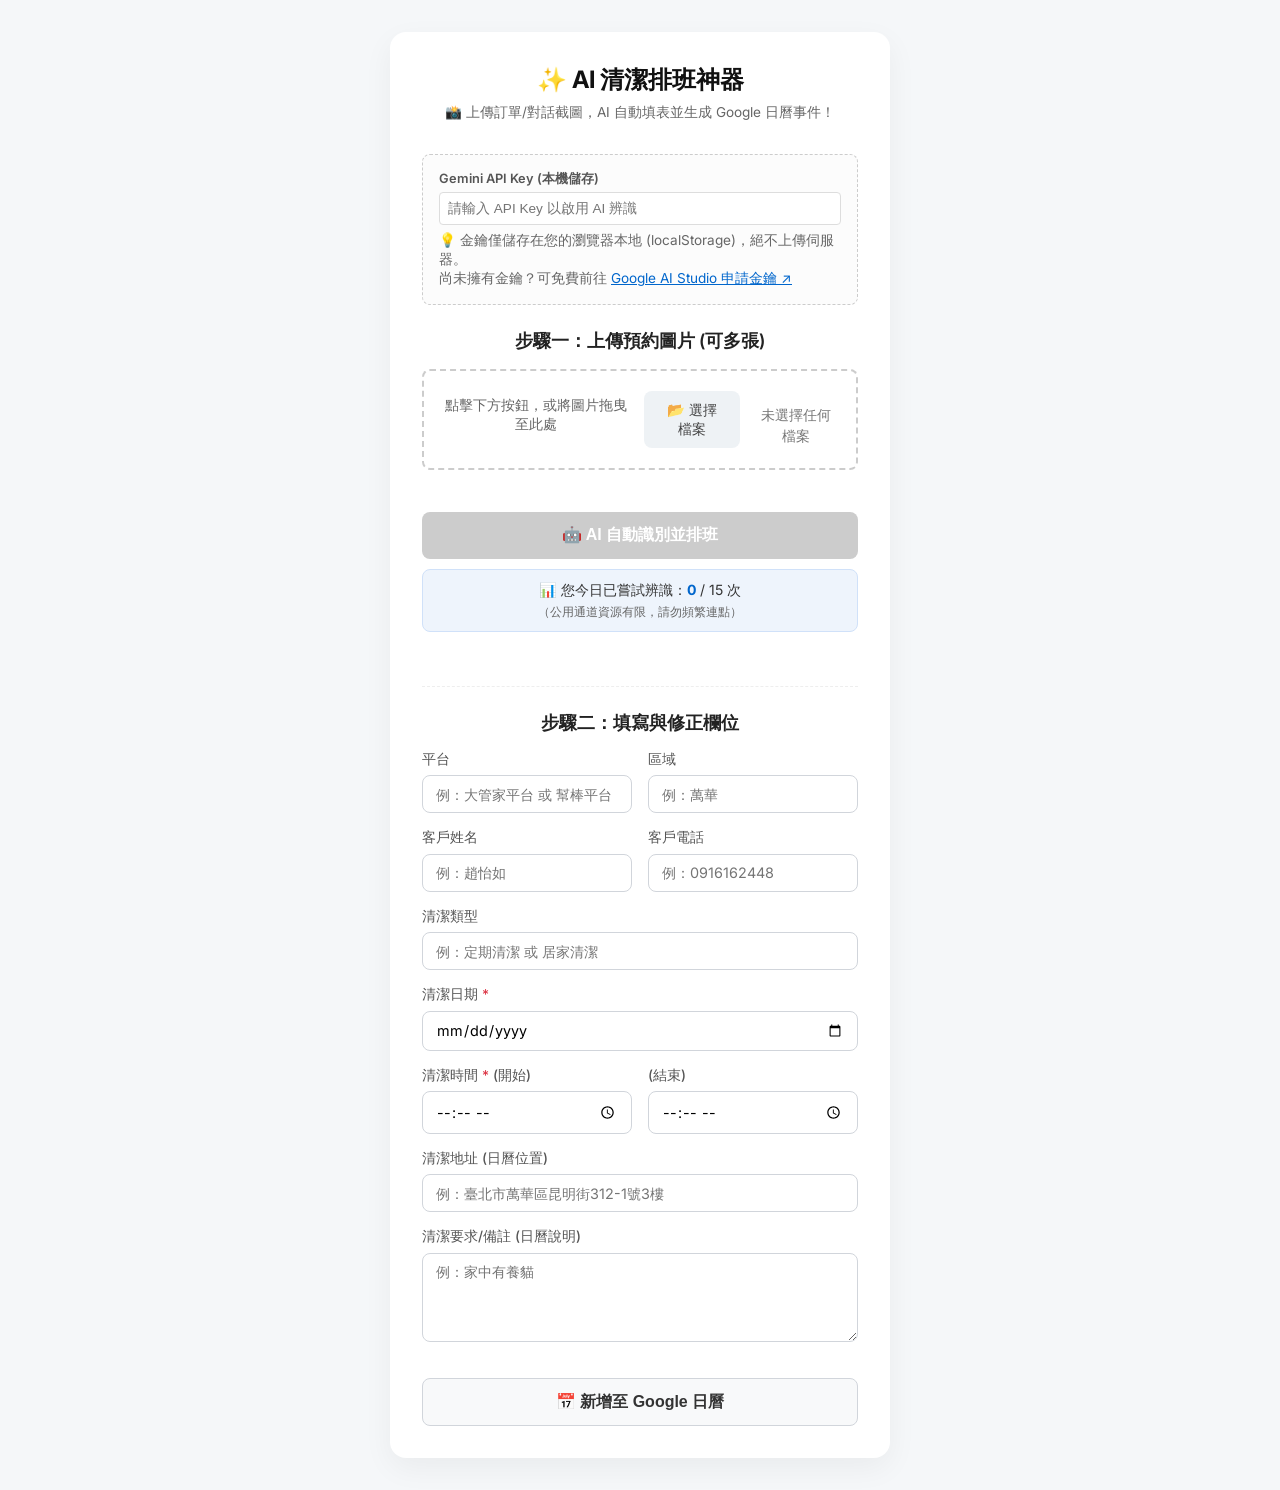
==== commit 34d11579: "Add rate limit defenses: 10s cooldown lock with spinner, daily usage counter with auto-reset, and 42" ====
--- a/ai-scheduler/index.html
+++ b/ai-scheduler/index.html
@@ -6,6 +6,136 @@
   <title>✨ AI 清潔排班神器</title>
   <link rel="stylesheet" href="style.css">
   <link href="https://fonts.googleapis.com/css2?family=Inter:wght@400;500;600;700&display=swap" rel="stylesheet">
+  <style>
+    /* Button Spinner */
+    @keyframes spin {
+      0% { transform: rotate(0deg); }
+      100% { transform: rotate(360deg); }
+    }
+    .btn-spinner {
+      display: inline-block;
+      width: 14px;
+      height: 14px;
+      border: 2px solid rgba(255, 255, 255, 0.35);
+      border-radius: 50%;
+      border-top-color: #ffffff;
+      animation: spin 0.8s linear infinite;
+      vertical-align: middle;
+      margin-right: 6px;
+    }
+
+    /* Usage Counter Box */
+    .usage-badge-box {
+      margin: 10px 0 6px;
+      padding: 10px 14px;
+      background: #eef4fc;
+      border: 1px solid #d0e1f9;
+      border-radius: 8px;
+      text-align: center;
+      font-size: 0.88rem;
+      color: #333;
+      line-height: 1.45;
+    }
+    .usage-badge-box strong {
+      color: #0066cc;
+      font-weight: 700;
+    }
+    .usage-subtext {
+      display: block;
+      margin-top: 3px;
+      font-size: 0.78rem;
+      color: #666;
+    }
+
+    /* 429 Modal */
+    .custom-modal-overlay {
+      position: fixed;
+      top: 0;
+      left: 0;
+      width: 100vw;
+      height: 100vh;
+      background: rgba(0, 0, 0, 0.5);
+      backdrop-filter: blur(5px);
+      -webkit-backdrop-filter: blur(5px);
+      display: flex;
+      align-items: center;
+      justify-content: center;
+      z-index: 9999;
+      padding: 20px;
+      box-sizing: border-box;
+      animation: fadeIn 0.25s ease-out;
+    }
+    .custom-modal-box {
+      background: #ffffff;
+      width: 100%;
+      max-width: 400px;
+      border-radius: 16px;
+      padding: 24px 22px;
+      box-shadow: 0 20px 40px rgba(0, 0, 0, 0.2);
+      text-align: center;
+      box-sizing: border-box;
+      animation: popIn 0.25s ease-out;
+    }
+    @keyframes fadeIn {
+      from { opacity: 0; }
+      to { opacity: 1; }
+    }
+    @keyframes popIn {
+      from { transform: scale(0.92); opacity: 0; }
+      to { transform: scale(1); opacity: 1; }
+    }
+    .modal-icon {
+      font-size: 42px;
+      margin-bottom: 8px;
+    }
+    .modal-title {
+      margin: 0 0 10px;
+      font-size: 1.2rem;
+      font-weight: 700;
+      color: #222;
+    }
+    .modal-content {
+      margin: 0 0 20px;
+      font-size: 0.92rem;
+      line-height: 1.6;
+      color: #444;
+      text-align: left;
+    }
+    .modal-actions {
+      display: flex;
+      flex-direction: column;
+      gap: 10px;
+    }
+    .modal-btn {
+      width: 100%;
+      padding: 12px;
+      border-radius: 8px;
+      font-size: 0.95rem;
+      font-weight: 600;
+      border: none;
+      cursor: pointer;
+      transition: background 0.2s, opacity 0.2s;
+    }
+    .modal-btn:active {
+      opacity: 0.85;
+    }
+    .modal-btn-primary {
+      background: #0066cc;
+      color: #ffffff;
+    }
+    .modal-btn-secondary {
+      background: #f0f0f0;
+      color: #666;
+    }
+    .highlight-pulse {
+      animation: highlightPulse 2s ease-out;
+    }
+    @keyframes highlightPulse {
+      0% { box-shadow: 0 0 0 0 rgba(0, 102, 204, 0.8); }
+      50% { box-shadow: 0 0 0 10px rgba(0, 102, 204, 0.3); }
+      100% { box-shadow: 0 0 0 0 rgba(0, 102, 204, 0); }
+    }
+  </style>
 </head>
 <body>
   <div class="container">
@@ -40,6 +170,10 @@
       <button id="aiButton" class="btn-primary" disabled style="margin-top: 10px;">
         🤖 AI 自動識別並排班
       </button>
+      <div id="usageNoticeBox" class="usage-badge-box">
+        📊 您今日已嘗試辨識：<strong id="usageCountDisplay">0</strong> / 15 次
+        <span class="usage-subtext">（公用通道資源有限，請勿頻繁連點）</span>
+      </div>
       <p id="statusMessage" class="status-message"></p>
     </section>
 
@@ -134,6 +268,122 @@
     apiKeyInput.addEventListener('input', saveApiKey);
     apiKeyInput.addEventListener('change', saveApiKey);
 
+    // === 1. 按鈕冷卻鎖定管理 ===
+    let isCooldownActive = false;
+    const DEFAULT_AI_BTN_TEXT = '🤖 AI 自動識別並排班';
+
+    function startCooldown(seconds = 10) {
+      isCooldownActive = true;
+      let remaining = seconds;
+      aiButton.disabled = true;
+      aiButton.textContent = `⏳ 請稍候 (${remaining}秒)...`;
+
+      const timer = setInterval(() => {
+        remaining--;
+        if (remaining > 0) {
+          aiButton.textContent = `⏳ 請稍候 (${remaining}秒)...`;
+        } else {
+          clearInterval(timer);
+          isCooldownActive = false;
+          aiButton.textContent = DEFAULT_AI_BTN_TEXT;
+          aiButton.disabled = uploadedFiles.length === 0;
+        }
+      }, 1000);
+    }
+
+    // === 2. 個人當天使用次數統計 (跨日自動歸零) ===
+    function getLocalDateString() {
+      const d = new Date();
+      const year = d.getFullYear();
+      const month = String(d.getMonth() + 1).padStart(2, '0');
+      const day = String(d.getDate()).padStart(2, '0');
+      return `${year}-${month}-${day}`;
+    }
+
+    function getDailyUsage() {
+      const today = getLocalDateString();
+      const savedDate = localStorage.getItem('ai_cleaner_usage_date');
+      if (savedDate !== today) {
+        localStorage.setItem('ai_cleaner_usage_date', today);
+        localStorage.setItem('ai_cleaner_usage_count', '0');
+        return 0;
+      }
+      const count = parseInt(localStorage.getItem('ai_cleaner_usage_count') || '0', 10);
+      return isNaN(count) ? 0 : count;
+    }
+
+    function updateUsageDisplay(count) {
+      const el = document.getElementById('usageCountDisplay');
+      if (el) {
+        el.textContent = count;
+      }
+    }
+
+    function incrementDailyUsage() {
+      const today = getLocalDateString();
+      const current = getDailyUsage();
+      const next = current + 1;
+      localStorage.setItem('ai_cleaner_usage_date', today);
+      localStorage.setItem('ai_cleaner_usage_count', String(next));
+      updateUsageDisplay(next);
+      return next;
+    }
+
+    // === 3. 429 塞車引導 Modal ===
+    function show429Modal() {
+      const modal = document.getElementById('modal429');
+      if (modal) {
+        modal.style.display = 'flex';
+      } else {
+        alert(
+          '【目前公用通道伺服器過載塞車中！】\n\n' +
+          '請您耐心等待 1 分鐘後再試。\n\n' +
+          '或者，強烈建議您點擊網頁上方的『API 設定』，輸入您個人專屬的免費金鑰，即可享受完全流暢、不塞車的辨識體驗！'
+        );
+      }
+    }
+
+    function init429Modal() {
+      const modal = document.getElementById('modal429');
+      const btnGoToApiKey = document.getElementById('btnGoToApiKey');
+      const btnClose = document.getElementById('btnClose429Modal');
+
+      if (btnClose) {
+        btnClose.addEventListener('click', () => {
+          if (modal) modal.style.display = 'none';
+        });
+      }
+
+      if (btnGoToApiKey) {
+        btnGoToApiKey.addEventListener('click', () => {
+          if (modal) modal.style.display = 'none';
+          const input = document.getElementById('apiKey');
+          if (input) {
+            input.scrollIntoView({ behavior: 'smooth', block: 'center' });
+            setTimeout(() => {
+              input.focus();
+              const group = input.closest('.api-key-section') || input;
+              group.classList.remove('highlight-pulse');
+              void group.offsetWidth;
+              group.classList.add('highlight-pulse');
+            }, 300);
+          }
+        });
+      }
+
+      if (modal) {
+        modal.addEventListener('click', (e) => {
+          if (e.target === modal) {
+            modal.style.display = 'none';
+          }
+        });
+      }
+    }
+
+    // 初始化當日次數與彈窗
+    updateUsageDisplay(getDailyUsage());
+    init429Modal();
+
     let uploadedFiles = [];
 
     const handleFiles = (files) => {
@@ -144,13 +394,15 @@
       });
       if (uploadedFiles.length > 0) {
         fileCount.textContent = `已選擇 ${uploadedFiles.length} 個檔案`;
-        aiButton.disabled = false;
+        if (!isCooldownActive) {
+          aiButton.disabled = false;
+        }
         renderPreviews(uploadedFiles);
         statusMessage.textContent = '準備就緒，您可以點擊下方按鈕開始 AI 識別！';
         statusMessage.className = 'status-message loading';
         
-        // Auto-trigger AI if API key is present
-        if (apiKeyInput.value.trim()) {
+        // Auto-trigger AI if API key is present and not in cooldown
+        if (!isCooldownActive && apiKeyInput.value.trim()) {
            statusMessage.textContent = '偵測到圖片與 API Key，自動開始 AI 識別...';
            aiButton.click();
         }
@@ -257,6 +509,8 @@
     }
 
     aiButton.addEventListener('click', async () => {
+      if (isCooldownActive) return;
+
       const apiKey = apiKeyInput.value.trim();
       if (!apiKey) {
         statusMessage.textContent = '⚠️ 請先輸入 Gemini API Key 才能開始辨識！';
@@ -277,9 +531,12 @@
       // 確保金鑰已儲存至瀏覽器本地
       localStorage.setItem('geminiApiKey', apiKey);
 
+      // 記錄當日辨識嘗試次數
+      incrementDailyUsage();
+
       try {
         aiButton.disabled = true;
-        aiButton.textContent = '🔄 AI 識別中...';
+        aiButton.innerHTML = '<span class="btn-spinner"></span>AI 辨識中，請稍候...';
         statusMessage.textContent = '正在分析圖片，請稍候...';
         statusMessage.className = 'status-message loading';
 
@@ -328,6 +585,12 @@
             signal: controller.signal
           });
           clearTimeout(timeoutId);
+
+          if (modelsRes.status === 429) {
+            const err429 = new Error("429 Too Many Requests");
+            err429.status = 429;
+            throw err429;
+          }
 
           if (modelsRes.ok) {
             const modelsData = await modelsRes.json();
@@ -349,6 +612,9 @@
             }
           }
         } catch (e) {
+          if (e.status === 429 || String(e.message || '').includes('429')) {
+            throw e;
+          }
           console.warn("Failed to fetch model list or timed out, using fallback", e);
         }
 
@@ -457,11 +723,23 @@
 
       } catch (error) {
         console.error('Error:', error);
-        statusMessage.textContent = '❌ 識別失敗：' + error.message;
-        statusMessage.className = 'status-message error';
+        const errStr = (error?.message || '') + ' ' + (error?.toString() || '');
+        const is429 = error?.status === 429 || 
+                      errStr.includes('429') || 
+                      errStr.includes('RESOURCE_EXHAUSTED') || 
+                      errStr.includes('quota') || 
+                      errStr.includes('Too Many Requests');
+
+        if (is429) {
+          statusMessage.textContent = '⚠️ 公用通道伺服器過載塞車中 (429)，請稍候再試或輸入個人金鑰';
+          statusMessage.className = 'status-message error';
+          show429Modal();
+        } else {
+          statusMessage.textContent = '❌ 識別失敗：' + error.message;
+          statusMessage.className = 'status-message error';
+        }
       } finally {
-        aiButton.disabled = false;
-        aiButton.textContent = '🤖 AI 自動識別並排班';
+        startCooldown(10);
       }
     });
 
@@ -544,5 +822,21 @@
     });
 
   </script>
+
+  <!-- 429 塞車錯誤引導 Modal -->
+  <div id="modal429" class="custom-modal-overlay" style="display: none;">
+    <div class="custom-modal-box">
+      <div class="modal-icon">🚦</div>
+      <h3 class="modal-title">伺服器通道過載塞車中</h3>
+      <p class="modal-content">
+        目前公用通道伺服器過載塞車中！請您耐心等待 1 分鐘後再試。<br><br>
+        或者，<strong>強烈建議您點擊網頁上方的『API 設定』，輸入您個人專屬的免費金鑰</strong>，即可享受完全流暢、不塞車的辨識體驗！
+      </p>
+      <div class="modal-actions">
+        <button type="button" class="modal-btn modal-btn-primary" id="btnGoToApiKey">🔑 前往設定個人金鑰</button>
+        <button type="button" class="modal-btn modal-btn-secondary" id="btnClose429Modal">我知道了</button>
+      </div>
+    </div>
+  </div>
 </body>
 </html>
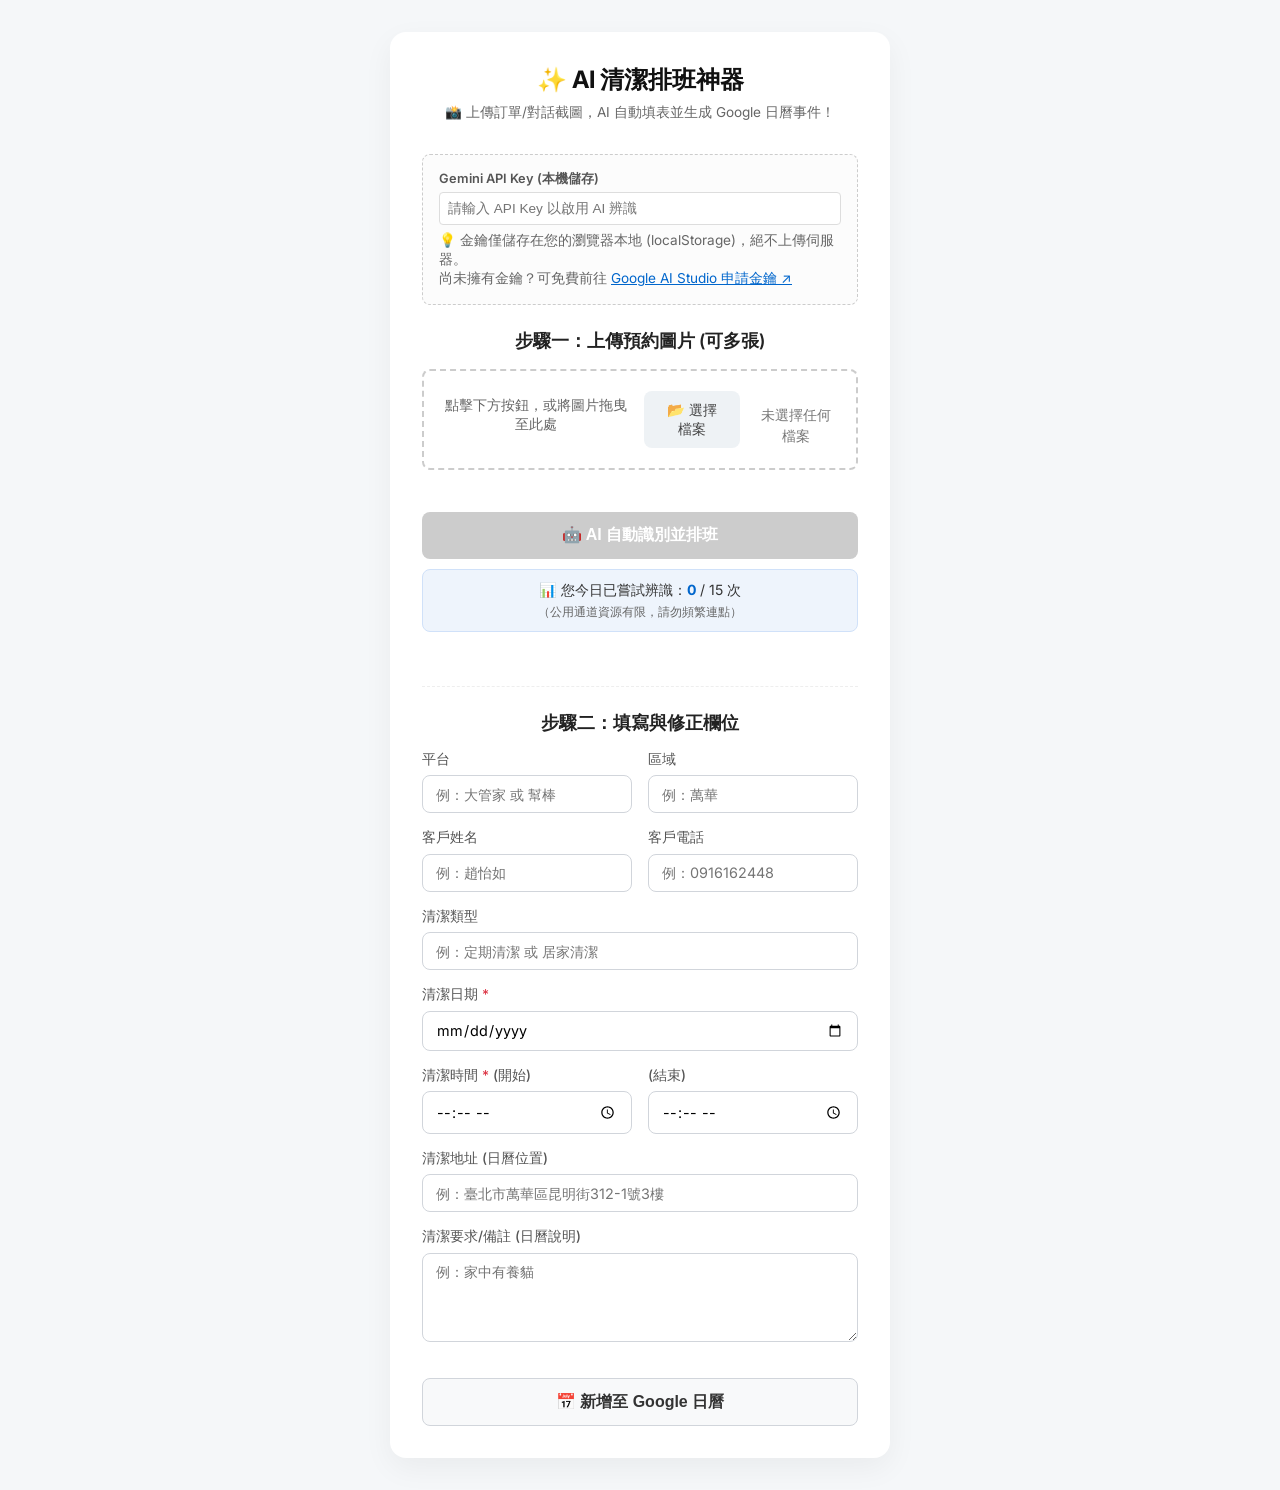
==== commit b4432133: "Simplify platform names to 大管家 and 幫棒" ====
--- a/ai-scheduler/index.html
+++ b/ai-scheduler/index.html
@@ -183,7 +183,7 @@
       <div class="form-grid">
         <div class="form-group">
           <label for="platform">平台</label>
-          <input type="text" id="platform" placeholder="例：大管家平台 或 幫棒平台">
+          <input type="text" id="platform" placeholder="例：大管家 或 幫棒">
         </div>
         <div class="form-group">
           <label for="region">區域</label>
@@ -627,7 +627,7 @@
           這是一張或多張清潔預約的訂單或對話截圖。請幫我萃取以下資訊，並嚴格使用 JSON 格式輸出，不要有任何 Markdown 前綴。
           若找不到對應資訊則保留空白字串或預設格式。
           {
-            "platform": "平台名稱 (嚴格判斷規則：1. 若圖片上方中間出現『工單明細』，請務必填入『大管家平台』；2. 若圖片中出現『幫棒』或『bounbang』字樣，請填入『幫棒平台』；3. 若皆無標示，請填入『平台』或其它識別到的平台名稱。請注意：填入的名稱不要包含中括號『【』或『】』)",
+            "platform": "平台名稱 (嚴格判斷規則：1. 若圖片上方中間出現『工單明細』，請務必填入『大管家』；2. 若圖片中出現『幫棒』或『bounbang』字樣，請填入『幫棒』；3. 若皆無標示，請填入『平台』或其它識別到的平台名稱。請注意：填入的名稱不要包含中括號『【』或『】』)",
             "region": "區域 (例如：萬華、中山、信義)",
             "customerName": "客戶姓名 (例如：趙怡如、陳先生、王儷縉)",
             "serviceType": "清潔類型 (請從圖片文字中萃取並進行簡化與去重：若為『幫棒居家-居家清掃』請簡化為『居家清潔』；若為『幫棒居家-小套房清潔』請簡化為『小套房清潔』；若為『辦公室清潔-辦公室清潔』請簡化為『辦公室清潔』。若圖片中完全未標示任何清潔類型，請預設填入『居家清潔』。注意：務必將『幫棒』二字與重覆詞彙去除)",
@@ -636,8 +636,8 @@
             "endTime": "結束時間 (請務必轉換為 24 小時制 HH:mm 格式。若原圖為下午、PM 或 5:00，請轉為 17:00，例如：12:00、17:00)",
             "customerPhone": "客戶電話",
             "cleaningAddress": "清潔地址",
-            "totalAmount": "每單總收入/金額 (特別說明：僅當圖片中出現『幫棒』或『bounbang』字樣時擷取金額，例如：1199元；若為大管家平台/工單明細請留空白『』)",
-            "notes": "備註或要求（嚴格金額規定：只要圖片上方中間出現『工單明細』或為『大管家平台』，無論圖片中是否有顯示『原價』、『特價』或任何金額數字，絕對『不要擷取』金額，備註中『絕對不可出現任何金額與總收入』！只有『幫棒平台』(有幫棒/bounbang字樣)的圖片才要在備註最前面標明『總收入：XXXX元』。接著請將「完整地址」擷取並放在備註中，然後完整擷取並保留『客服留言』與『客人端留言』的所有細節。請注意：不要擷取「服務前一天，務必電聯或簡訊提醒客戶」及「若臨時無法服務，請盡速告知客服」這兩段文字）"
+            "totalAmount": "每單總收入/金額 (特別說明：僅當圖片中出現『幫棒』或『bounbang』字樣時擷取金額，例如：1199元；若為大管家/工單明細請留空白『』)",
+            "notes": "備註或要求（嚴格金額規定：只要圖片上方中間出現『工單明細』或為『大管家』，無論圖片中是否有顯示『原價』、『特價』或任何金額數字，絕對『不要擷取』金額，備註中『絕對不可出現任何金額與總收入』！只有『幫棒』(有幫棒/bounbang字樣)的圖片才要在備註最前面標明『總收入：XXXX元』。接著請將「完整地址」擷取並放在備註中，然後完整擷取並保留『客服留言』與『客人端留言』的所有細節。請注意：不要擷取「服務前一天，務必電聯或簡訊提醒客戶」及「若臨時無法服務，請盡速告知客服」這兩段文字）"
           }
         `;
 
@@ -651,11 +651,13 @@
 
         // Fill Form
         let pName = data.platform ? data.platform.replace(/[【】]/g, '').trim() : '平台';
-        if (text.includes('工單明細')) {
-          pName = '大管家平台';
-        } else if (text.includes('幫棒') || (data.serviceType && data.serviceType.includes('幫棒'))) {
-          pName = '幫棒平台';
-        }
+        if (text.includes('工單明細') || pName.includes('大管家')) {
+          pName = '大管家';
+        } else if (text.includes('幫棒') || (data.serviceType && data.serviceType.includes('幫棒')) || pName.includes('幫棒') || text.toLowerCase().includes('bounbang')) {
+          pName = '幫棒';
+        }
+        if (pName === '大管家平台') pName = '大管家';
+        if (pName === '幫棒平台') pName = '幫棒';
         document.getElementById('platform').value = pName;
 
         if(data.region) document.getElementById('region').value = data.region;
@@ -691,7 +693,7 @@
 
         // Handle Total Amount for 幫棒
         let amt = data.totalAmount || '';
-        if (pName === '幫棒平台' || text.includes('幫棒') || text.toLowerCase().includes('bounbang')) {
+        if (pName === '幫棒' || pName === '幫棒平台' || text.includes('幫棒') || text.toLowerCase().includes('bounbang')) {
           if (!amt && data.notes) {
             const match = data.notes.match(/總收入[:：]?\s*([\$\d,]+元?)/);
             if (match) amt = match[1];
@@ -702,7 +704,7 @@
         }
 
         let notesVal = data.notes || '';
-        if (pName === '大管家平台' || text.includes('工單明細')) {
+        if (pName === '大管家' || pName === '大管家平台' || text.includes('工單明細')) {
           notesVal = notesVal
             .replace(/總收入[:：]?\s*[\$\d,]+元?/g, '')
             .replace(/原價[:：]?\s*[\$\d,]+元?/g, '')
@@ -710,7 +712,7 @@
             .replace(/D\s*:\s*\d+小時.*?(元|$)/g, '')
             .replace(/[\$\d,]+元/g, '')
             .trim();
-        } else if (pName === '幫棒平台' || text.includes('幫棒') || text.toLowerCase().includes('bounbang')) {
+        } else if (pName === '幫棒' || pName === '幫棒平台' || text.includes('幫棒') || text.toLowerCase().includes('bounbang')) {
           if (amt) {
             notesVal = notesVal.replace(/總收入[:：]?\s*[\$\d,]+元?\n?/g, '').trim();
             notesVal = `總收入：${amt}\n${notesVal}`.trim();
@@ -769,6 +771,8 @@
 
     calendarButton.addEventListener('click', () => {
       let platform = (document.getElementById('platform').value || '平台').replace(/[【】]/g, '').trim();
+      if (platform === '大管家平台') platform = '大管家';
+      if (platform === '幫棒平台') platform = '幫棒';
       const region = document.getElementById('region').value || '';
       let serviceType = simplifyServiceType(document.getElementById('serviceType').value || '居家清潔');
       const customerName = document.getElementById('customerName').value || '';
